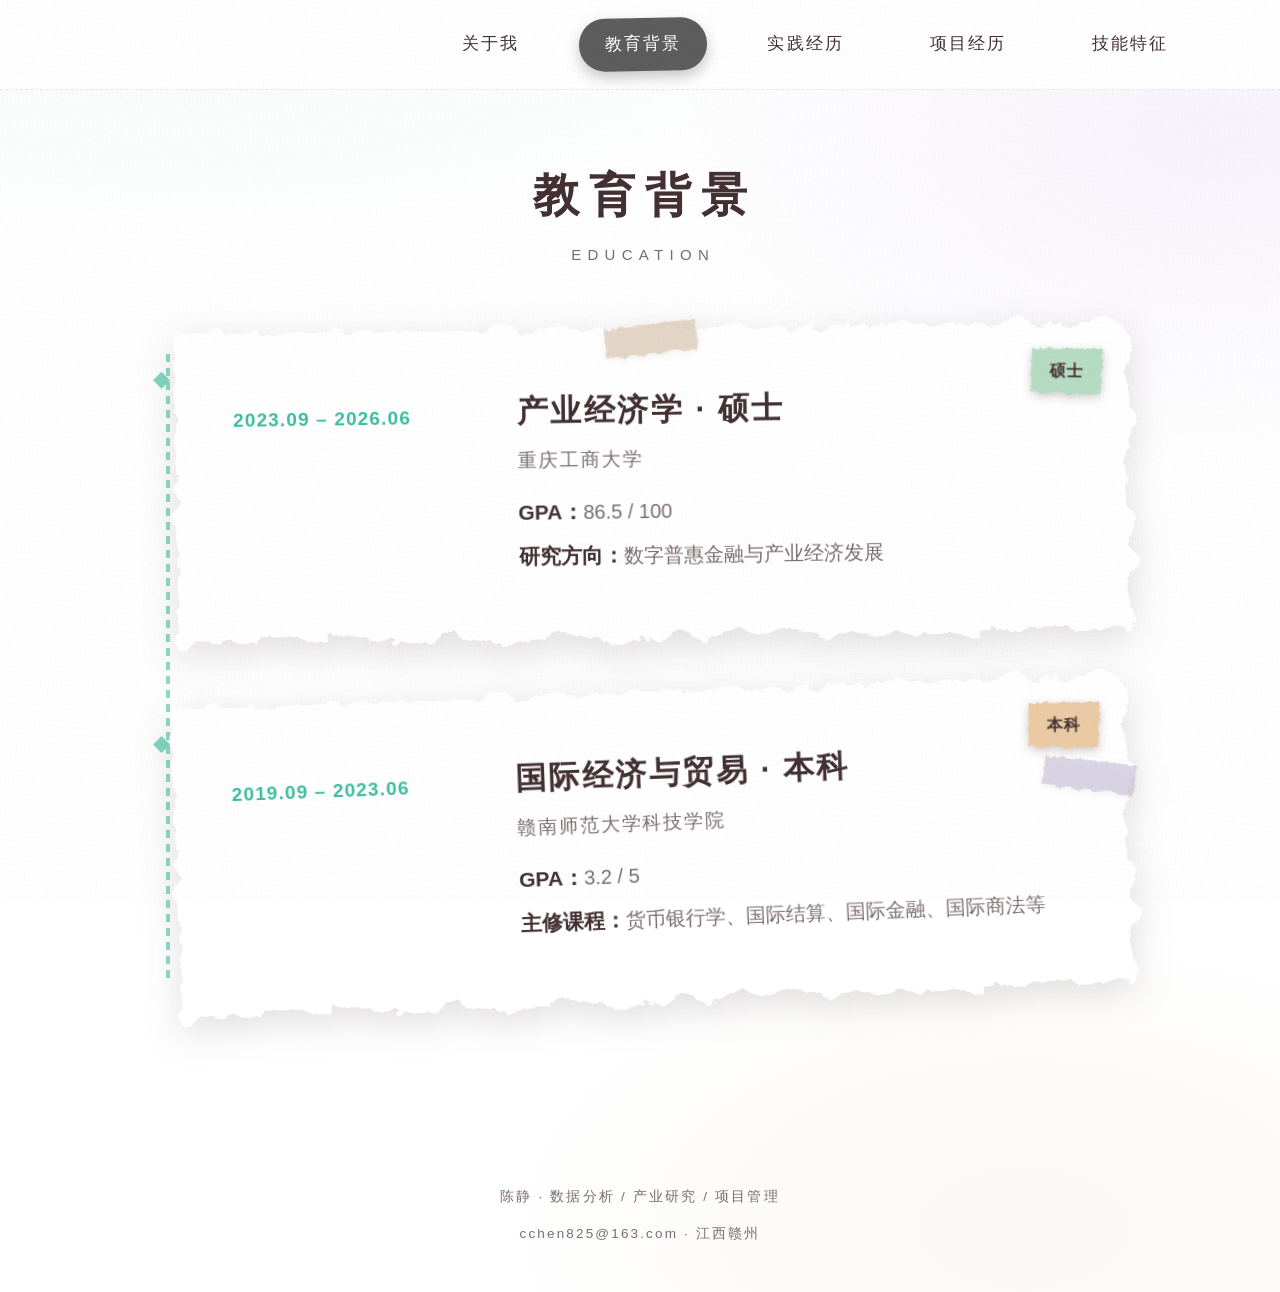
==== education.html @ 2badab88 "Add files via upload" ====
<!DOCTYPE html>
<html lang="zh-CN">
<head>
<meta charset="UTF-8">
<meta name="viewport" content="width=device-width, initial-scale=1.0">
<title>教育背景 · 陈静｜数据分析 / 产业研究 / 项目管理</title>
<link rel="stylesheet" href="css/styles.css">
</head>
<body class="page-edu">

<svg class="svg-defs" aria-hidden="true" focusable="false">
  <defs>
    <filter id="torn" x="-8%" y="-8%" width="116%" height="116%">
      <feTurbulence type="fractalNoise" baseFrequency="0.035 0.04" numOctaves="5" seed="7" result="noise"/>
      <feDisplacementMap in="SourceGraphic" in2="noise" scale="26" xChannelSelector="R" yChannelSelector="G"/>
    </filter>
    <filter id="tapeTorn" x="-20%" y="-20%" width="140%" height="140%">
      <feTurbulence type="fractalNoise" baseFrequency="0.09" numOctaves="3" seed="3" result="noise2"/>
      <feDisplacementMap in="SourceGraphic" in2="noise2" scale="7" xChannelSelector="R" yChannelSelector="G"/>
    </filter>
  </defs>
</svg>

<nav class="nav" aria-label="主导航">
  <a class="nav__link" id="nav-about"    href="index.html">关于我</a>
  <a class="nav__link" id="nav-edu"      href="education.html">教育背景</a>
  <a class="nav__link" id="nav-practice" href="practice.html">实践经历</a>
  <a class="nav__link" id="nav-projects" href="projects.html">项目经历</a>
  <a class="nav__link" id="nav-skills"   href="skills.html">技能特征</a>
</nav>

<main class="wrap">

  <header class="page-head">
    <h1 class="page-head__cn">教育背景</h1>
    <span class="page-head__en">Education</span>
  </header>

  <div class="timeline" style="max-width:960px;margin:0 auto;">

    <!-- 硕士 -->
    <div class="timeline__item">
      <div class="paper entry tilt-c" data-rise="0">
        <span class="tape tape--pink" aria-hidden="true"></span>
        <span class="sticker sticker--green" aria-hidden="true">硕士</span>
        <div class="entry__date">2023.09 – 2026.06</div>
        <div class="entry__body">
          <div class="entry__role">产业经济学 · 硕士</div>
          <div class="entry__org">重庆工商大学</div>
          <p><strong>GPA：</strong>86.5 / 100</p>
          <p><strong>研究方向：</strong>数字普惠金融与产业经济发展</p>
        </div>
      </div>
    </div>

    <!-- 本科 -->
    <div class="timeline__item">
      <div class="paper entry tilt-a" data-rise="1">
        <span class="tape tape--lav tape--right" aria-hidden="true"></span>
        <span class="sticker sticker--tan" aria-hidden="true">本科</span>
        <div class="entry__date">2019.09 – 2023.06</div>
        <div class="entry__body">
          <div class="entry__role">国际经济与贸易 · 本科</div>
          <div class="entry__org">赣南师范大学科技学院</div>
          <p><strong>GPA：</strong>3.2 / 5</p>
          <p><strong>主修课程：</strong>货币银行学、国际结算、国际金融、国际商法等</p>
        </div>
      </div>
    </div>

  </div>

</main>

<footer class="footer">
  <span class="footer-line">陈静 · 数据分析 / 产业研究 / 项目管理</span>
  <div>cchen825@163.com · 江西赣州</div>
</footer>

<script src="js/main.js"></script>
</body>
</html>
---- css/styles.css ----
/* ============================================================
   撕纸拼贴风 · 个人主页
   设计参考：参考网站截图（torn-paper collage style）
   ============================================================ */

:root {
  --paper: #ffffff;
  --paper-warm: #fdfcfa;
  --ink: #423033;            /* 主文字（参考色 66,48,51） */
  --ink-soft: #7a6d6f;
  --ink-faint: #b9b2b3;
  --teal: #81d7c2;           /* 主强调色（参考 129,215,194） */
  --teal-deep: #3dbda0;
  --teal-light: #cff3e7;     /* 浅色按钮（参考 207,243,231） */
  --teal-pale: #e6f8f2;
  --purple: #9869d1;         /* 副标题紫色（参考 152,105,209） */
  --nav-pill: #5d5d5d;       /* 导航激活胶囊（参考 93,93,93） */

  --pastel-blue: #b4c4d6;    /* 参考 180,196,214 */
  --pastel-teal: #a7d1c6;    /* 参考 167,209,198 */
  --pastel-tan:  #d8c3a9;    /* 参考 216,195,169 */
  --pastel-lav:  #c1bbd6;    /* 参考 193,188,219 */
  --paper-blue:  #c6dfee;    /* 参考 198,223,238 */
  --paper-mist:  #d8e6ec;    /* 参考 213,226,230 */

  --photo-dark: #3b2a2c;     /* 照片纸框深色 */
  --photo-mid:  #8a5c6c;
  --photo-pink: #b07c90;

  --shadow-paper: 0 10px 24px rgba(66, 48, 51, 0.14), 0 3px 8px rgba(66, 48, 51, 0.08);

  --font-cn: "PingFang SC", "Microsoft YaHei", "Noto Sans SC", "Source Han Sans SC", sans-serif;
  --font-en: "Helvetica Neue", Arial, sans-serif;
}

* { margin: 0; padding: 0; box-sizing: border-box; }

html { scroll-behavior: smooth; }

body {
  font-family: var(--font-cn);
  color: var(--ink);
  background:
    radial-gradient(1200px 500px at 15% -5%, rgba(129,215,194,0.10), transparent 60%),
    radial-gradient(1000px 600px at 95% 10%, rgba(152,105,209,0.08), transparent 55%),
    radial-gradient(900px 500px at 80% 95%, rgba(216,195,169,0.12), transparent 60%),
    var(--paper);
  min-height: 100vh;
  line-height: 1.7;
  -webkit-font-smoothing: antialiased;
}

/* 纸张颗粒纹理（叠加层） */
body::before {
  content: "";
  position: fixed;
  inset: 0;
  pointer-events: none;
  z-index: 9990;
  opacity: 0.5;
  mix-blend-mode: multiply;
  background-image: url("data:image/svg+xml,%3Csvg xmlns='http://www.w3.org/2000/svg' width='240' height='240'%3E%3Cfilter id='n'%3E%3CfeTurbulence type='fractalNoise' baseFrequency='0.9' numOctaves='2' stitchTiles='stitch'/%3E%3CfeColorMatrix type='matrix' values='0 0 0 0 0.55 0 0 0 0 0.51 0 0 0 0 0.53 0 0 0 0.035 0'/%3E%3C/filter%3E%3Crect width='100%25' height='100%25' filter='url(%23n)'/%3E%3C/svg%3E");
}

/* 细纤维纸纹 */
body::after {
  content: "";
  position: fixed;
  inset: 0;
  pointer-events: none;
  z-index: 9991;
  opacity: 0.22;
  mix-blend-mode: multiply;
  background-image: repeating-linear-gradient(97deg, transparent 0 3px, rgba(66,48,51,0.05) 3px 4px),
                    repeating-linear-gradient(7deg, transparent 0 5px, rgba(66,48,51,0.04) 5px 6px);
}

::selection { background: var(--teal); color: #fff; }

a { color: inherit; text-decoration: none; }

img { max-width: 100%; display: block; }

/* ============ 导航 ============ */
.nav {
  position: sticky;
  top: 0;
  z-index: 100;
  display: flex;
  align-items: center;
  justify-content: flex-end;
  gap: 34px;
  height: 90px;
  padding: 0 86px;
  background: rgba(255,255,255,0.92);
  backdrop-filter: blur(6px);
  border-bottom: 1px dashed rgba(66,48,51,0.12);
}
.nav__link {
  position: relative;
  padding: 12px 26px;
  border-radius: 26px;
  font-size: 17px;
  font-weight: 500;
  letter-spacing: 0.12em;
  color: var(--ink);
  transition: color .25s, background .25s, transform .25s;
  white-space: nowrap;
}
.nav__link:hover { color: var(--teal-deep); }
.nav__link.is-active {
  background: var(--nav-pill);
  color: #fff;
  box-shadow: 0 6px 14px rgba(93,93,93,0.35);
  transform: rotate(-1deg);
}

/* ============ 版心 ============ */
.wrap {
  width: min(1280px, 92vw);
  margin: 0 auto;
  padding: 40px 0 120px;
}

/* ============ 撕纸纸片系统 ============ */
/* 主体元素承载阴影；::before 是撕裂背景层 */
.paper {
  position: relative;
  filter: drop-shadow(0 10px 18px rgba(66,48,51,0.16));
}
.paper::before {
  content: "";
  position: absolute;
  inset: -10px;
  z-index: 0;
  background: var(--pc, #fff);
  filter: url(#torn);
}
.paper > * { position: relative; z-index: 1; }

/* 轻微旋转 */
.tilt-a { transform: rotate(-2.2deg); }
.tilt-b { transform: rotate(1.6deg); }
.tilt-c { transform: rotate(-0.8deg); }
.tilt-d { transform: rotate(2.4deg); }

/* 纸质底纹（应用在纸片内部内容上，模拟纸张纹理） */
.paper-grain {
  position: relative;
}
.paper-grain::after {
  content: "";
  position: absolute;
  inset: 0;
  pointer-events: none;
  background-image: url("data:image/svg+xml,%3Csvg xmlns='http://www.w3.org/2000/svg' width='160' height='160'%3E%3Cfilter id='g'%3E%3CfeTurbulence type='fractalNoise' baseFrequency='0.8' numOctaves='2' stitchTiles='stitch'/%3E%3CfeColorMatrix type='matrix' values='0 0 0 0 0.6 0 0 0 0 0.56 0 0 0 0 0.58 0 0 0 0.05 0'/%3E%3C/filter%3E%3Crect width='100%25' height='100%25' filter='url(%23g)'/%3E%3C/svg%3E");
  opacity: 0.5;
  mix-blend-mode: multiply;
  border-radius: inherit;
}

/* ============ 和纸胶带 ============ */
.tape {
  position: absolute;
  z-index: 2;
  width: 92px;
  height: 30px;
  background: rgba(129,215,194,0.55);
  filter: url(#tapeTorn) drop-shadow(0 2px 3px rgba(66,48,51,0.18));
  transform: rotate(-6deg);
}
.tape--pink { background: rgba(216,195,169,0.6); }
.tape--lav  { background: rgba(193,187,214,0.55); }
.tape--blue { background: rgba(180,196,214,0.55); }

/* ============ 便利贴/贴纸 ============ */
.sticker {
  position: absolute;
  z-index: 2;
  display: inline-flex;
  align-items: center;
  justify-content: center;
  padding: 9px 18px;
  font-family: "KaiTi", "楷体", "STKaiti", "AR PL UKai CN", "Noto Serif CJK SC", serif;
  font-size: 16px;
  font-weight: 600;
  letter-spacing: 0.08em;
  color: var(--ink);
  background: none;
  filter: drop-shadow(0 3px 5px rgba(66,48,51,0.25));
  transform: rotate(2deg);
}
.sticker::before {
  content: "";
  position: absolute;
  inset: 0;
  z-index: -1;
  background: var(--sticker-bg, #f7ecd2);
  filter: url(#tapeTorn);
}
.sticker--tan   { --sticker-bg: #eacba4; }  /* 234,203,164 */
.sticker--green { --sticker-bg: #b6dcc4; }  /* 182,220,196 */
.sticker--blue  { --sticker-bg: #c5ddf8; }  /* 197,221,248 */
.sticker--pink  { --sticker-bg: #f0c9d2; }

/* ============ 占位符（留白占位） ============ */
.ph { background: rgba(66,48,51,0.10); border-radius: 6px; }
.ph--line { height: 1em; }
.ph--block { height: 120px; border-radius: 10px; }
.ph-label {
  display: inline-block;
  margin-top: 10px;
  font-size: 13px;
  letter-spacing: 0.18em;
  color: var(--ink-faint);
}
.ph--img {
  background: linear-gradient(135deg, rgba(66,48,51,0.10), rgba(66,48,51,0.05));
  border: 1.5px dashed rgba(66,48,51,0.18);
  border-radius: 12px;
}

/* ============ 标题区 ============ */
.page-head { margin: 26px 0 70px; text-align: center; position: relative; }
.page-head__cn {
  font-size: 46px;
  font-weight: 800;
  letter-spacing: 0.22em;
  text-indent: 0.22em;
}
.page-head__en {
  display: block;
  margin-top: 8px;
  font-family: var(--font-en);
  font-size: 15px;
  font-weight: 500;
  letter-spacing: 0.42em;
  text-indent: 0.42em;
  text-transform: uppercase;
  color: var(--ink-soft);
}

.section-title { margin: 0 0 8px; font-size: 30px; font-weight: 800; letter-spacing: 0.18em; }
.section-sub {
  font-family: var(--font-en);
  font-size: 12.5px;
  font-weight: 500;
  letter-spacing: 0.4em;
  text-transform: uppercase;
  color: var(--ink-soft);
  margin-bottom: 34px;
}

/* ============ 首页 Hero ============ */
.hero {
  display: grid;
  grid-template-columns: minmax(0, 1fr) 420px;
  gap: 60px;
  align-items: center;
  padding: 46px 0 20px;
}
.hero__left { max-width: 660px; }

.hero__greet {
  font-size: 58px;
  font-weight: 900;
  line-height: 1.22;
  letter-spacing: 0.02em;
}
.hero__greet .accent { color: var(--purple); }
.hero__sub {
  margin-top: 18px;
  font-family: var(--font-en);
  font-size: 19px;
  font-weight: 600;
  letter-spacing: 0.08em;
  color: var(--purple);
}
.hero__desc {
  margin-top: 26px;
  max-width: 560px;
  color: var(--ink-soft);
  font-size: 16.5px;
}
.hero__desc .ph { display: block; margin: 10px 0; }

.hero__actions {
  display: flex;
  align-items: center;
  gap: 22px;
  margin-top: 40px;
}
.btn {
  display: inline-flex;
  align-items: center;
  justify-content: center;
  height: 54px;
  padding: 0 34px;
  border-radius: 30px;
  font-size: 16px;
  font-weight: 600;
  letter-spacing: 0.14em;
  cursor: pointer;
  transition: transform .2s, box-shadow .2s, background .2s;
  border: none;
}
.btn:hover { transform: translateY(-2px) rotate(-1deg); }
.btn--ghost {
  background: #fff;
  color: var(--ink);
  border: 2px solid var(--ink);
  box-shadow: 3px 3px 0 rgba(66,48,51,0.9);
}
.btn--teal {
  background: var(--teal-light);
  color: var(--ink);
  box-shadow: 0 8px 18px rgba(129,215,194,0.5);
}
.btn--dark {
  background: var(--ink);
  color: #fff;
  box-shadow: 0 8px 18px rgba(66,48,51,0.35);
}
.btn--lg { height: 60px; padding: 0 40px; font-size: 17px; }

/* 首页右侧照片卡 */
.hero__photo {
  --pc: var(--photo-dark);
  width: 400px;
  margin: 10px auto 40px;
  transform: rotate(-4deg);
}
.hero__photo .photo {
  position: relative;
  height: 500px;
  background:
    radial-gradient(120% 90% at 30% 20%, #6b4552 0%, #4a2f3a 45%, #2d1d22 100%);
  border-radius: 8px;
  overflow: hidden;
}
.hero__photo .photo::after {            /* 照片上的暗角 / 胶片质感 */
  content: "";
  position: absolute;
  inset: 0;
  border-radius: 8px;
  background:
    radial-gradient(120% 100% at 50% 45%, transparent 55%, rgba(30,16,20,0.42) 100%),
    repeating-linear-gradient(0deg, rgba(255,255,255,0.035) 0 2px, transparent 2px 5px);
  box-shadow: inset 0 0 46px rgba(30,16,20,0.5);
  pointer-events: none;
}
.hero__photo .photo__cap {              /* 照片角标占位 */
  position: absolute;
  left: 50%;
  bottom: 34px;
  transform: translateX(-50%);
  padding: 8px 20px;
  font-size: 13px;
  letter-spacing: 0.24em;
  color: #f3e7e9;
  background: rgba(43,27,31,0.55);
  border-radius: 20px;
}
.hero__photo .tape { top: -14px; left: 50%; margin-left: -46px; }
.hero__photo .sticker { right: -18px; top: 60px; transform: rotate(8deg); }

/* AI 岗位匹配器卡片（占位卡片） */
.matcher {
  --pc: #fff;
  margin-top: 52px;
  max-width: 620px;
  padding: 30px 34px 34px;
  transform: rotate(-0.6deg);
}
.matcher::after {                       /* 卡片背后垫一张浅色纸（整体偏移，撕边自然露出） */
  content: "";
  position: absolute;
  inset: 0;
  z-index: -1;
  background: var(--paper-blue);
  filter: url(#torn);
  transform: translate(11px, 9px) rotate(1deg);
}
.matcher__title {
  font-size: 21px;
  font-weight: 800;
  letter-spacing: 0.14em;
  color: var(--teal-deep);
  display: flex;
  align-items: center;
  gap: 10px;
}
.matcher__title::before {
  content: "";
  width: 14px; height: 14px;
  background: var(--teal);
  clip-path: polygon(25% 0, 100% 0, 100% 75%, 75% 100%, 0 100%, 0 25%);
}
.matcher__desc { margin: 16px 0 24px; color: var(--ink-soft); font-size: 15px; min-height: 3.4em; }
.matcher__desc .ph { display: block; margin: 6px 0; }

/* ============ 通用卡片网格 ============ */
.grid { display: grid; gap: 34px; }
.grid--2 { grid-template-columns: repeat(2, 1fr); }
.grid--3 { grid-template-columns: repeat(3, 1fr); }
.grid--4 { grid-template-columns: repeat(4, 1fr); }

.card {
  --pc: #fff;
  padding: 30px 30px 34px;
  border-radius: 6px;
}
.card .tape { top: -13px; left: 50%; margin-left: -46px; }

/* 四色职责卡 */
.duty-card { min-height: 210px; padding: 28px 24px; }
.duty-card .icon {
  width: 52px; height: 52px;
  border-radius: 50%;
  background: rgba(255,255,255,0.55);
  display: flex; align-items: center; justify-content: center;
  font-size: 24px;
  margin-bottom: 18px;
  box-shadow: inset 0 -3px 6px rgba(66,48,51,0.08);
}
.duty-card h3 { font-size: 18px; letter-spacing: 0.1em; margin-bottom: 12px; }
.duty-card .ph--line { margin: 9px 0; }
.c-blue  { --pc: var(--pastel-blue); }
.c-teal  { --pc: var(--pastel-teal); }
.c-tan   { --pc: var(--pastel-tan); }
.c-lav   { --pc: var(--pastel-lav); }

/* ============ 时间线条目 ============ */
.timeline { position: relative; padding-left: 26px; }
.timeline::before {
  content: "";
  position: absolute;
  left: 4px; top: 12px; bottom: 12px;
  width: 3px;
  background: repeating-linear-gradient(0deg, rgba(129,215,194,0.9) 0 8px, transparent 8px 14px);
}
.timeline__item { position: relative; margin-bottom: 56px; }
.timeline__item::before {
  content: "";
  position: absolute;
  left: -31px; top: 26px;
  width: 15px; height: 15px;
  background: var(--teal);
  clip-path: polygon(50% 0, 100% 50%, 50% 100%, 0 50%);
}
.entry {
  --pc: #fff;
  display: grid;
  grid-template-columns: 190px 1fr;
  gap: 34px;
  padding: 30px 34px;
}
.entry__date {
  font-family: var(--font-en);
  font-weight: 700;
  font-size: 15px;
  letter-spacing: 0.06em;
  color: var(--teal-deep);
  padding-top: 4px;
}
.entry__role { font-size: 21px; font-weight: 800; letter-spacing: 0.08em; margin-bottom: 4px; }
.entry__org { font-size: 14px; color: var(--ink-soft); letter-spacing: 0.1em; margin-bottom: 14px; }
.entry__body .ph--line { margin: 9px 0; }
.entry__photo {
  margin-top: 18px;
  height: 150px;
  background: var(--paper-blue);
  border-radius: 8px;
}

/* ============ 项目卡 ============ */
.project {
  --pc: #fff;
  padding: 0 0 26px;
  display: flex;
  flex-direction: column;
}
.project__media {
  height: 170px;
  margin: 0;
  background: linear-gradient(135deg, var(--pm1, #c6dfee), var(--pm2, #eef7fb));
  border-radius: 6px 6px 0 0;
  position: relative;
}
.project__media .ph--img { position: absolute; inset: 18px; background: transparent; }
.project__body { padding: 24px 26px 0; }
.project__title { font-size: 20px; font-weight: 800; letter-spacing: 0.06em; }
.project__desc { color: var(--ink-soft); font-size: 14.5px; margin: 12px 0 16px; min-height: 4.6em; }
.project__desc .ph--line { margin: 7px 0; }
.project__tags { display: flex; flex-wrap: wrap; gap: 10px; }
.tag {
  font-size: 12.5px;
  font-weight: 600;
  letter-spacing: 0.06em;
  color: var(--ink);
  background: var(--paper-mist);
  padding: 5px 14px;
  border-radius: 20px;
  border: 1px solid rgba(66,48,51,0.08);
}
.tag--teal { background: var(--teal-pale); color: var(--teal-deep); }

/* ============ 技能卡 ============ */
.skill-card { padding: 30px 30px 34px; }
.skill-card h3 { font-size: 19px; letter-spacing: 0.14em; margin-bottom: 22px; display: flex; align-items: center; gap: 10px; }
.skill-card h3::before { content:""; width: 12px; height: 12px; background: var(--teal); clip-path: polygon(50% 0, 100% 50%, 50% 100%, 0 50%); }
.skill-row { margin-bottom: 22px; }
.skill-row__top { display: flex; justify-content: space-between; font-size: 14.5px; margin-bottom: 8px; }
.skill-row__name { letter-spacing: 0.1em; }
.skill-row__val { font-family: var(--font-en); font-weight: 700; color: var(--teal-deep); }
.skill-bar {
  height: 10px;
  background: rgba(66,48,51,0.08);
  border-radius: 6px;
  overflow: hidden;
}
.skill-bar i {
  display: block;
  height: 100%;
  width: 0%;
  background: linear-gradient(90deg, var(--teal), var(--teal-deep));
  border-radius: 6px;
  transition: width 1.1s cubic-bezier(.2,.7,.2,1);
}
.skill-bar i.is-full { width: var(--w, 80%); }

/* ============ 页脚 ============ */
.footer {
  padding: 0 0 46px;
  text-align: center;
  font-size: 13.5px;
  letter-spacing: 0.16em;
  color: var(--ink-soft);
}
.footer .footer-line { display: inline-block; margin-bottom: 14px; }

/* ============ 响应式 ============ */
@media (max-width: 1100px) {
  .hero { grid-template-columns: 1fr; }
  .hero__photo { margin: 30px auto 0; }
  .grid--4 { grid-template-columns: repeat(2, 1fr); }
  .grid--3 { grid-template-columns: repeat(2, 1fr); }
  .entry { grid-template-columns: 1fr; }
}
@media (max-width: 720px) {
  .nav { gap: 6px; padding: 0 14px; height: auto; flex-wrap: wrap; padding-top: 12px; }
  .nav__link { padding: 8px 14px; font-size: 14px; }
  .grid--2, .grid--3, .grid--4 { grid-template-columns: 1fr; }
  .hero__greet { font-size: 40px; }
}


/* ============ 入场动画 ============ */
.js .paper[data-rise] { opacity: 0; transition: opacity .65s ease, transform .65s cubic-bezier(.2,.7,.2,1); }
.js .paper[data-rise].is-in { opacity: 1; }
.js .paper[data-rise].tilt-a { transform: translateY(30px) rotate(-2.2deg); }
.js .paper[data-rise].tilt-a.is-in { transform: translateY(0) rotate(-2.2deg); }
.js .paper[data-rise].tilt-b { transform: translateY(30px) rotate(1.6deg); }
.js .paper[data-rise].tilt-b.is-in { transform: translateY(0) rotate(1.6deg); }
.js .paper[data-rise].tilt-c { transform: translateY(30px) rotate(-0.8deg); }
.js .paper[data-rise].tilt-c.is-in { transform: translateY(0) rotate(-0.8deg); }
.js .paper[data-rise].tilt-d { transform: translateY(30px) rotate(2.4deg); }
.js .paper[data-rise].tilt-d.is-in { transform: translateY(0) rotate(2.4deg); }
.js .paper[data-rise]:not(.tilt-a):not(.tilt-b):not(.tilt-c):not(.tilt-d) { transform: translateY(30px) rotate(0.4deg); }
.js .paper[data-rise]:not(.tilt-a):not(.tilt-b):not(.tilt-c):not(.tilt-d).is-in { transform: translateY(0) rotate(0deg); }

.svg-defs { position: absolute; width: 0; height: 0; overflow: hidden; }
/* ============ 内容填充后新增样式 ============ */

/* 段落间距 */
.hero__desc p { margin-bottom: 12px; }
.hero__desc p:last-child { margin-bottom: 0; }
.hero__desc strong { color: var(--teal-deep); }

.entry__body p { margin: 6px 0; font-size: 15px; color: var(--ink-soft); }
.entry__body p strong { color: var(--ink); }
.entry__date { line-height: 1.6; }

.matcher__desc p { margin: 8px 0; }
.matcher__desc p strong { color: var(--ink); }

/* 荣誉卡 */
.honors-card { min-height: 150px; text-align: center; padding: 34px 24px 28px; }
.honors-card h3 { font-size: 19px; letter-spacing: 0.08em; margin-bottom: 8px; }
.honors-card p { color: var(--ink-soft); font-size: 14px; letter-spacing: 0.06em; }

/* 职责卡文字 */
.duty-card { padding: 34px 26px 32px; }
.duty-card p { font-size: 14.5px; color: var(--ink-soft); line-height: 1.85; }
.duty-card h3 {
  font-size: 24px;
  font-weight: 800;
  letter-spacing: 0.12em;
  margin-bottom: 14px;
  color: var(--ink);
  position: relative;
}
.duty-card h3::after {
  content: "";
  display: block;
  width: 46px;
  height: 5px;
  margin-top: 12px;
  border-radius: 3px;
  background: var(--teal-deep);
}

/* 项目卡 */
.project__meta {
  font-size: 12.5px;
  font-weight: 600;
  letter-spacing: 0.05em;
  color: var(--teal-deep);
  margin-bottom: 8px;
}
.project__desc p { font-size: 14.5px; color: var(--ink-soft); line-height: 1.8; }
.project .sticker { top: 14px; right: 14px; }

/* 证书卡 */
.cert-card { text-align: center; min-height: 170px; padding: 66px 20px 30px; }
.cert-card h3 { font-size: 20px; letter-spacing: 0.06em; margin-bottom: 10px; }
.cert-card p { font-size: 13.5px; color: var(--ink-soft); line-height: 1.7; }
.cert-card .sticker { top: 12px; left: 12px; right: auto; }

/* 技能卡说明文字 */
.skill-card .ph-label { display: block; margin-top: 14px; }

/* ============ 首页人像（抠像 + 描边，无相框） ============ */
.hero__figure {
  display: flex;
  justify-content: center;
  align-items: center;
  padding: 30px 10px;
}
.hero__portrait {
  width: min(300px, 100%);
  height: auto;
  filter: drop-shadow(0 22px 30px rgba(66,48,51,0.25)) drop-shadow(0 4px 10px rgba(66,48,51,0.15));
  transition: transform .4s ease;
}
.hero__portrait:hover { transform: rotate(-1.2deg) scale(1.02); }



/* ============ 教育背景页：卡片与字体放大 ============ */
body.page-edu .timeline { max-width: 1020px; }
body.page-edu .entry {
  grid-template-columns: 240px 1fr;
  gap: 44px;
  padding: 46px 48px;
}
body.page-edu .entry__date { font-size: 19px; padding-top: 16px; }
body.page-edu .entry__role { font-size: 31px; margin-bottom: 6px; }
body.page-edu .entry__org  { font-size: 19px; margin-bottom: 18px; }
body.page-edu .entry__body p { font-size: 20px; margin: 8px 0; }
body.page-edu .entry__body p strong { font-weight: 700; font-size: 21px; }
body.page-edu .timeline__item { margin-bottom: 76px; }
body.page-edu .timeline__item::before { left: -33px; top: 34px; width: 17px; height: 17px; }
body.page-edu .timeline::before { left: 6px; width: 4px; }
/* ============ 胶带/贴纸默认定位（补全） ============ */
.tape { top: -14px; left: 50%; margin-left: -46px; }
.tape--right { left: auto; right: -18px; top: 26%; margin-left: 0; transform: rotate(9deg); }
.tape--left { left: -18px; right: auto; top: 40%; margin-left: 0; transform: rotate(-9deg); }
.sticker { top: 16px; right: 16px; }
.sticker--left { left: 16px; right: auto; }
.sticker--bottom { top: auto; bottom: 16px; }

/* 时间栏下移一点，避免与贴纸/顶部贴边 */
.entry__date { padding-top: 14px; }

/* ============ 项目卡：类型区 + 四段式信息 ============ */
.project__media { display: flex; align-items: center; justify-content: center; }
.project__type {
  font-family: "KaiTi", "楷体", "STKaiti", serif;
  font-size: 23px;
  font-weight: 700;
  letter-spacing: 0.2em;
  text-indent: 0.2em;
  color: var(--ink);
  background: rgba(255,255,255,0.65);
  border: 1.5px dashed rgba(66,48,51,0.25);
  border-radius: 10px;
  padding: 10px 22px;
  box-shadow: 0 4px 10px rgba(66,48,51,0.10);
}
.project__time {
  font-family: var(--font-en);
  font-size: 13.5px;
  font-weight: 700;
  letter-spacing: 0.05em;
  color: var(--teal-deep);
  margin-bottom: 10px;
  display: flex;
  align-items: center;
}
.project__duty {
  font-size: 14.5px;
  color: var(--ink-soft);
  line-height: 1.85;
  margin: 12px 0 14px;
  min-height: 3.4em;
}
.project__result {
  font-size: 14px;
  font-weight: 700;
  color: var(--ink);
  line-height: 1.75;
  padding: 10px 14px;
  background: var(--teal-pale);
  border-radius: 8px;
  border: 1px dashed rgba(61,189,160,0.45);
}
.f-label {
  display: inline-block;
  flex: none;
  font-size: 12px;
  font-weight: 700;
  letter-spacing: 0.12em;
  color: var(--teal-deep);
  background: var(--teal-pale);
  border-radius: 5px;
  padding: 2px 9px;
  margin-right: 9px;
}
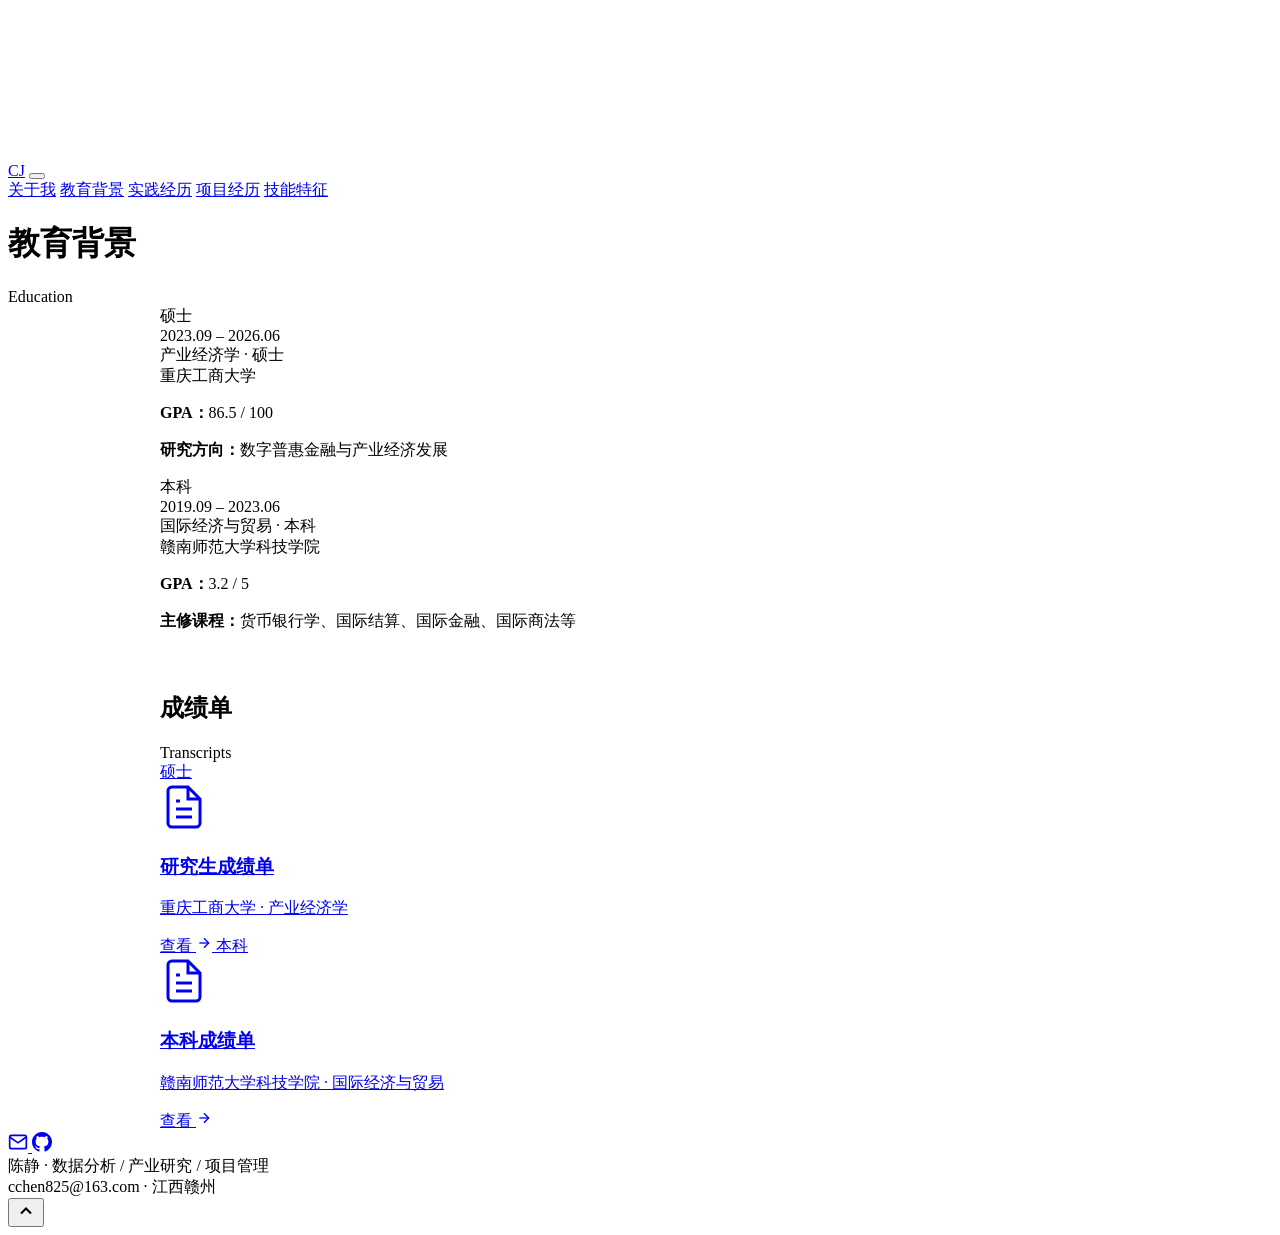
==== commit 180c746b: "Add files via upload" ====
--- a/education.html
+++ b/education.html
@@ -6,8 +6,22 @@
 <title>教育背景 · 陈静｜数据分析 / 产业研究 / 项目管理</title>
 <link rel="stylesheet" href="css/styles.css">
 </head>
-<body class="page-edu">
-
+<body class="page-edu">
+
+<!-- MORNCOLOUR 风格云海 -->
+<!-- 远景云 -->
+<div class="cloud-far cloud-far--1" aria-hidden="true"></div>
+<div class="cloud-far cloud-far--2" aria-hidden="true"></div>
+<div class="cloud-far cloud-far--3" aria-hidden="true"></div>
+<!-- 中景云 -->
+<div class="cloud-mid cloud-mid--1" aria-hidden="true"></div>
+<div class="cloud-mid cloud-mid--2" aria-hidden="true"></div>
+<div class="cloud-mid cloud-mid--3" aria-hidden="true"></div>
+<!-- 前景云 -->
+<div class="cloud-near cloud-near--1" aria-hidden="true"></div>
+<div class="cloud-near cloud-near--2" aria-hidden="true"></div>
+<div class="cloud-near cloud-near--3" aria-hidden="true"></div>
+
 <svg class="svg-defs" aria-hidden="true" focusable="false">
   <defs>
     <filter id="torn" x="-8%" y="-8%" width="116%" height="116%">
@@ -21,12 +35,21 @@
   </defs>
 </svg>
 
-<nav class="nav" aria-label="主导航">
-  <a class="nav__link" id="nav-about"    href="index.html">关于我</a>
-  <a class="nav__link" id="nav-edu"      href="education.html">教育背景</a>
-  <a class="nav__link" id="nav-practice" href="practice.html">实践经历</a>
-  <a class="nav__link" id="nav-projects" href="projects.html">项目经历</a>
-  <a class="nav__link" id="nav-skills"   href="skills.html">技能特征</a>
+<!-- 滚动进度条 -->
+<div class="scroll-progress" id="scrollProgress"></div>
+
+<nav class="nav" aria-label="主导航">
+  <a class="nav__logo" href="index.html">CJ</a>
+  <button class="nav__toggle" id="navToggle" aria-label="菜单" aria-expanded="false">
+    <span></span><span></span><span></span>
+  </button>
+  <div class="nav__menu" id="navMenu">
+    <a class="nav__link" id="nav-about"    href="index.html">关于我</a>
+    <a class="nav__link" id="nav-edu"      href="education.html">教育背景</a>
+    <a class="nav__link" id="nav-practice" href="practice.html">实践经历</a>
+    <a class="nav__link" id="nav-projects" href="projects.html">项目经历</a>
+    <a class="nav__link" id="nav-skills"   href="skills.html">技能特征</a>
+  </div>
 </nav>
 
 <main class="wrap">
@@ -68,15 +91,72 @@
       </div>
     </div>
 
-  </div>
-
+  </div>
+
+  <!-- 成绩单 -->
+  <section class="transcripts" style="max-width:960px;margin:60px auto 0;">
+    <h2 class="section-title">成绩单</h2>
+    <div class="section-sub">Transcripts</div>
+    <div class="grid grid--2">
+      <a href="assets/硕士成绩单.pdf" target="_blank" class="paper card transcript-card transcript-card--green tilt-b" data-rise="0">
+        <span class="sticker sticker--green" aria-hidden="true">硕士</span>
+        <div class="transcript-card__icon">
+          <svg width="48" height="48" viewBox="0 0 24 24" fill="none" stroke="currentColor" stroke-width="1.5">
+            <path d="M14 2H6a2 2 0 0 0-2 2v16a2 2 0 0 0 2 2h12a2 2 0 0 0 2-2V8z"/>
+            <polyline points="14 2 14 8 20 8"/>
+            <line x1="16" y1="13" x2="8" y2="13"/>
+            <line x1="16" y1="17" x2="8" y2="17"/>
+            <polyline points="10 9 9 9 8 9"/>
+          </svg>
+        </div>
+        <h3>研究生成绩单</h3>
+        <p>重庆工商大学 · 产业经济学</p>
+        <span class="transcript-card__action">
+          查看
+          <svg width="16" height="16" viewBox="0 0 24 24" fill="none" stroke="currentColor" stroke-width="2"><line x1="5" y1="12" x2="19" y2="12"/><polyline points="12 5 19 12 12 19"/></svg>
+        </span>
+      </a>
+      <a href="assets/本科成绩单.pdf" target="_blank" class="paper card transcript-card transcript-card--blue tilt-c" data-rise="1">
+        <span class="sticker sticker--tan" aria-hidden="true">本科</span>
+        <div class="transcript-card__icon">
+          <svg width="48" height="48" viewBox="0 0 24 24" fill="none" stroke="currentColor" stroke-width="1.5">
+            <path d="M14 2H6a2 2 0 0 0-2 2v16a2 2 0 0 0 2 2h12a2 2 0 0 0 2-2V8z"/>
+            <polyline points="14 2 14 8 20 8"/>
+            <line x1="16" y1="13" x2="8" y2="13"/>
+            <line x1="16" y1="17" x2="8" y2="17"/>
+            <polyline points="10 9 9 9 8 9"/>
+          </svg>
+        </div>
+        <h3>本科成绩单</h3>
+        <p>赣南师范大学科技学院 · 国际经济与贸易</p>
+        <span class="transcript-card__action">
+          查看
+          <svg width="16" height="16" viewBox="0 0 24 24" fill="none" stroke="currentColor" stroke-width="2"><line x1="5" y1="12" x2="19" y2="12"/><polyline points="12 5 19 12 12 19"/></svg>
+        </span>
+      </a>
+    </div>
+  </section>
+
 </main>
 
-<footer class="footer">
-  <span class="footer-line">陈静 · 数据分析 / 产业研究 / 项目管理</span>
-  <div>cchen825@163.com · 江西赣州</div>
-</footer>
-
+<footer class="footer">
+  <div class="footer__social">
+    <a href="mailto:cchen825@163.com" class="footer__icon" title="邮箱">
+      <svg width="20" height="20" viewBox="0 0 24 24" fill="none" stroke="currentColor" stroke-width="2"><path d="M4 4h16c1.1 0 2 .9 2 2v12c0 1.1-.9 2-2 2H4c-1.1 0-2-.9-2-2V6c0-1.1.9-2 2-2z"/><polyline points="22,6 12,13 2,6"/></svg>
+    </a>
+    <a href="https://github.com/cchenjinger" class="footer__icon" title="GitHub" target="_blank" rel="noopener">
+      <svg width="20" height="20" viewBox="0 0 24 24" fill="currentColor"><path d="M12 0c-6.626 0-12 5.373-12 12 0 5.302 3.438 9.8 8.207 11.387.599.111.793-.261.793-.577v-2.234c-3.338.726-4.033-1.416-4.033-1.416-.546-1.387-1.333-1.756-1.333-1.756-1.089-.745.083-.729.083-.729 1.205.084 1.839 1.237 1.839 1.237 1.07 1.834 2.807 1.304 3.492.997.107-.775.418-1.305.762-1.604-2.665-.305-5.467-1.334-5.467-5.931 0-1.311.469-2.381 1.236-3.221-.124-.303-.535-1.524.117-3.176 0 0 1.008-.322 3.301 1.23.957-.266 1.983-.399 3.003-.404 1.02.005 2.047.138 3.006.404 2.291-1.552 3.297-1.23 3.297-1.23.653 1.653.242 2.874.118 3.176.77.84 1.235 1.911 1.235 3.221 0 4.609-2.807 5.624-5.479 5.921.43.372.823 1.102.823 2.222v3.293c0 .319.192.694.801.576 4.765-1.589 8.199-6.086 8.199-11.386 0-6.627-5.373-12-12-12z"/></svg>
+    </a>
+  </div>
+  <span class="footer-line">陈静 · 数据分析 / 产业研究 / 项目管理</span>
+  <div>cchen825@163.com · 江西赣州</div>
+</footer>
+
+<!-- 返回顶部按钮 -->
+<button class="back-to-top" id="backToTop" aria-label="返回顶部">
+  <svg width="20" height="20" viewBox="0 0 24 24" fill="none" stroke="currentColor" stroke-width="2.5"><polyline points="18 15 12 9 6 15"/></svg>
+</button>
+
 <script src="js/main.js"></script>
 </body>
 </html>
